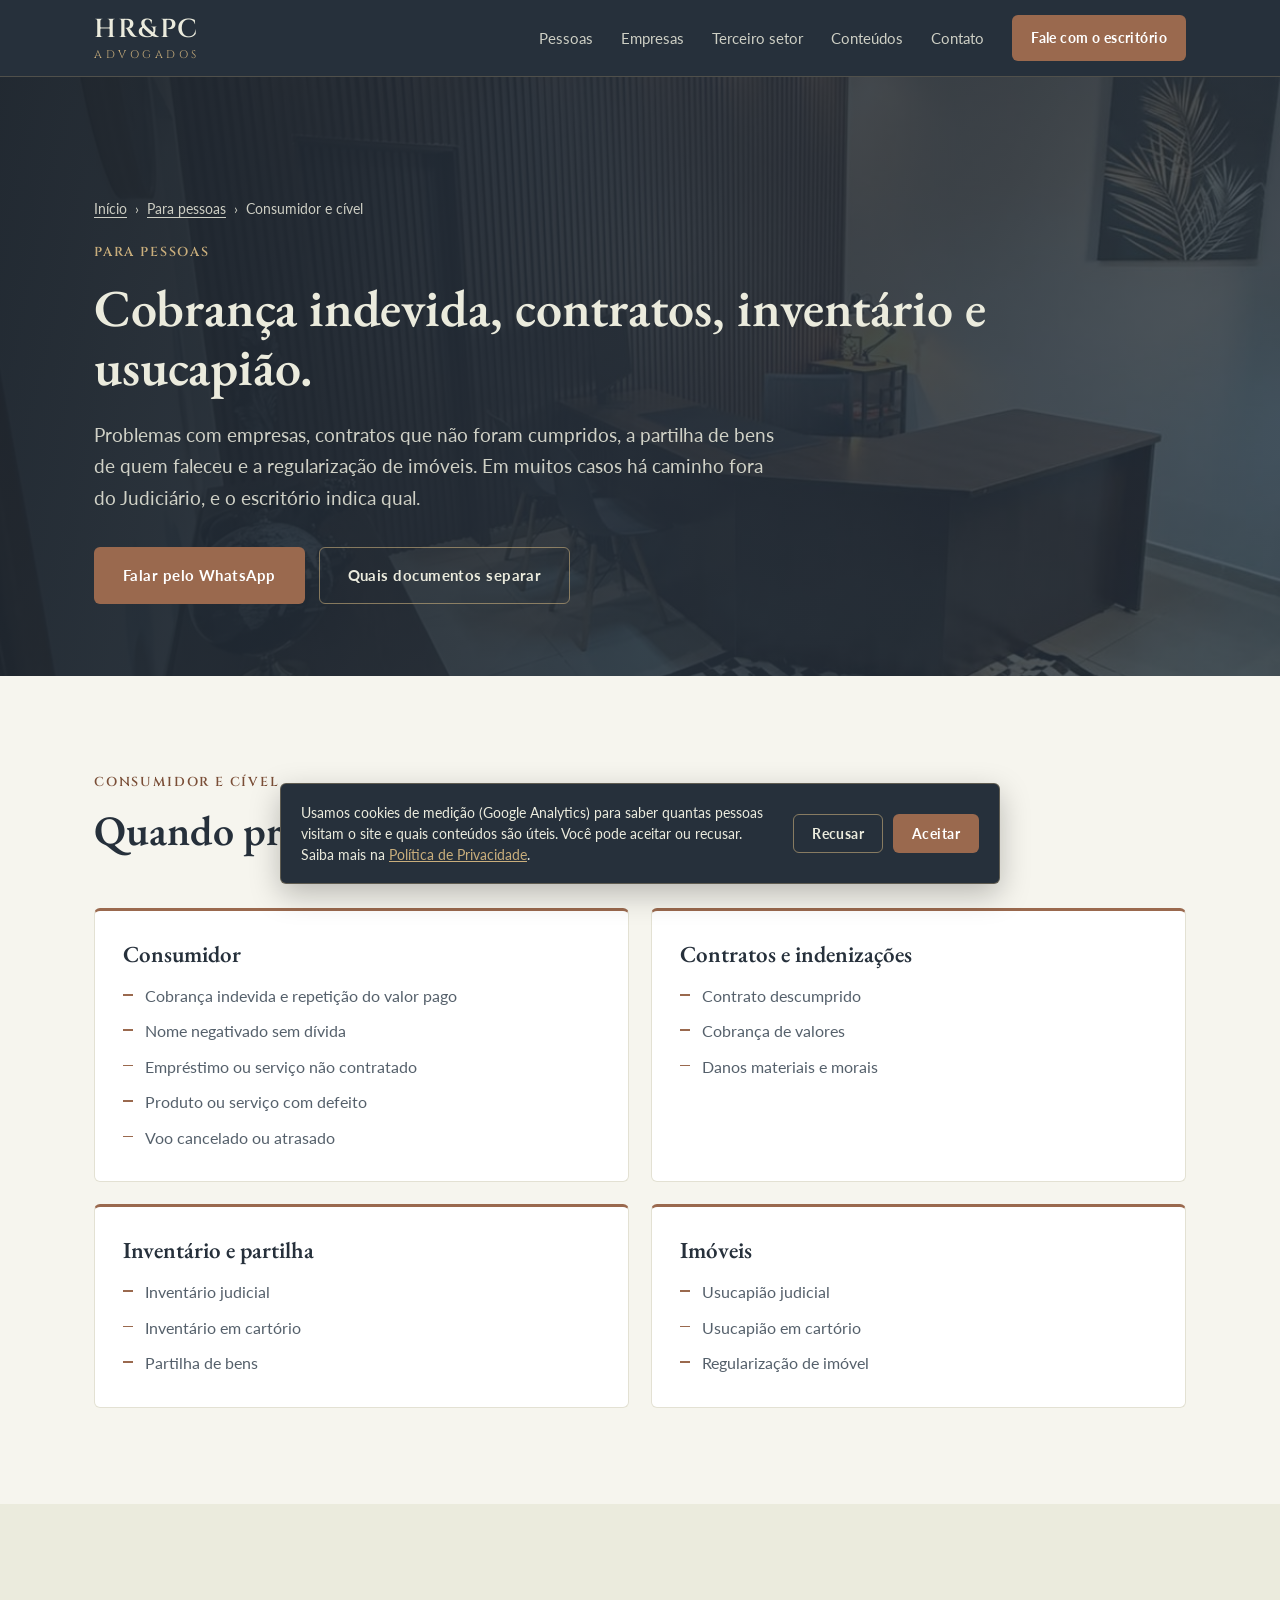
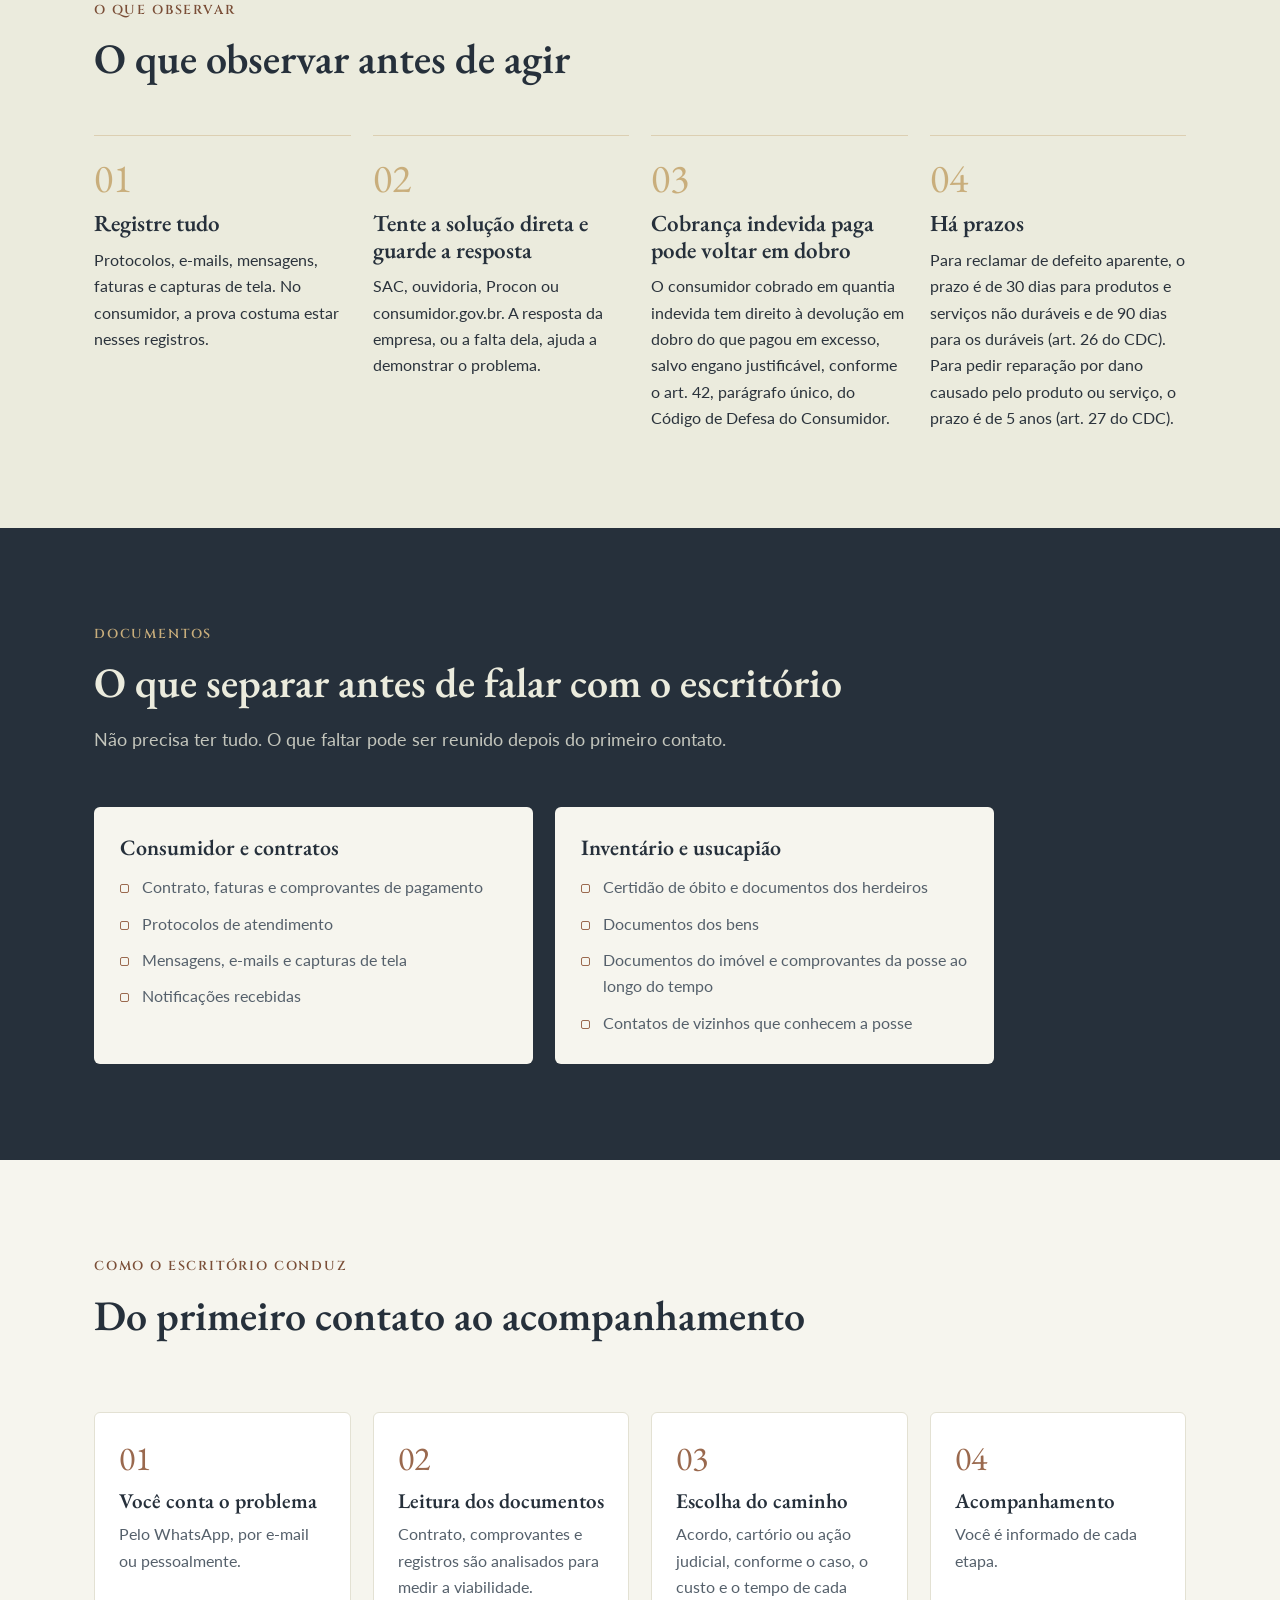
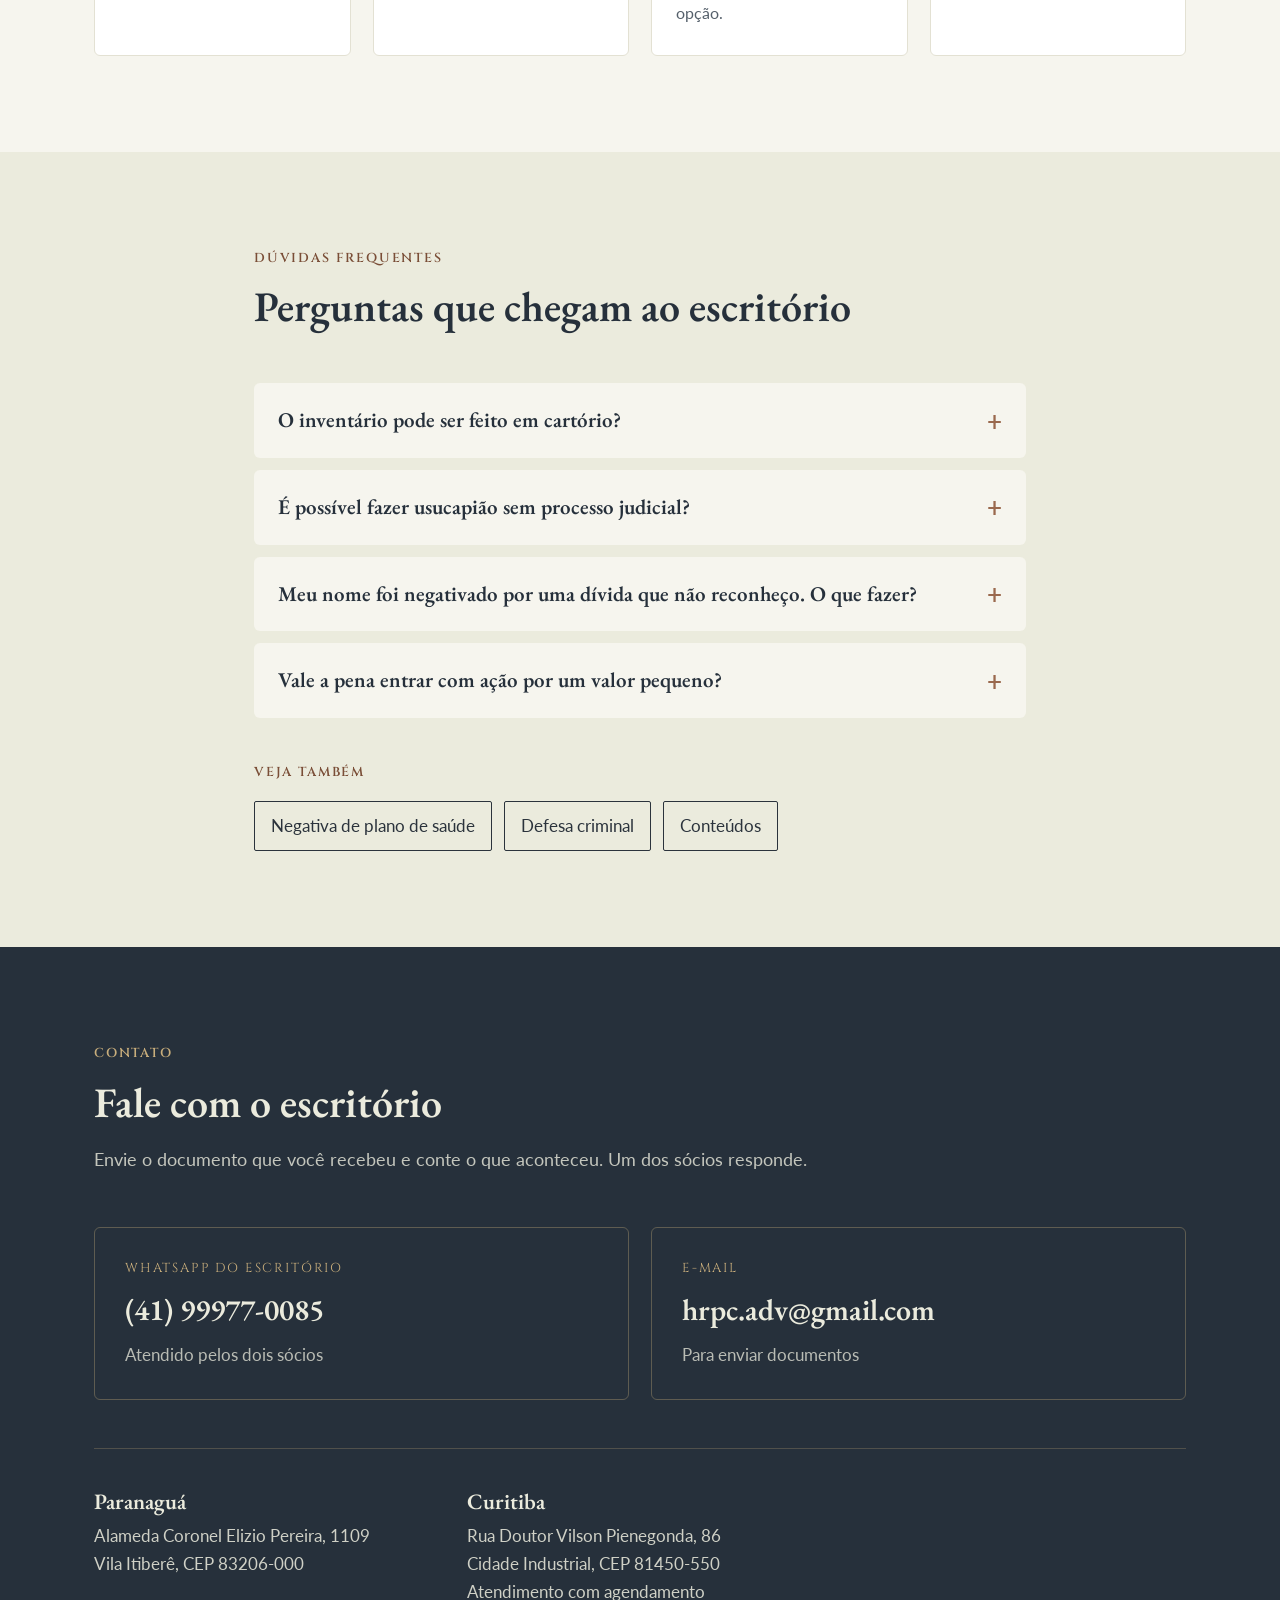
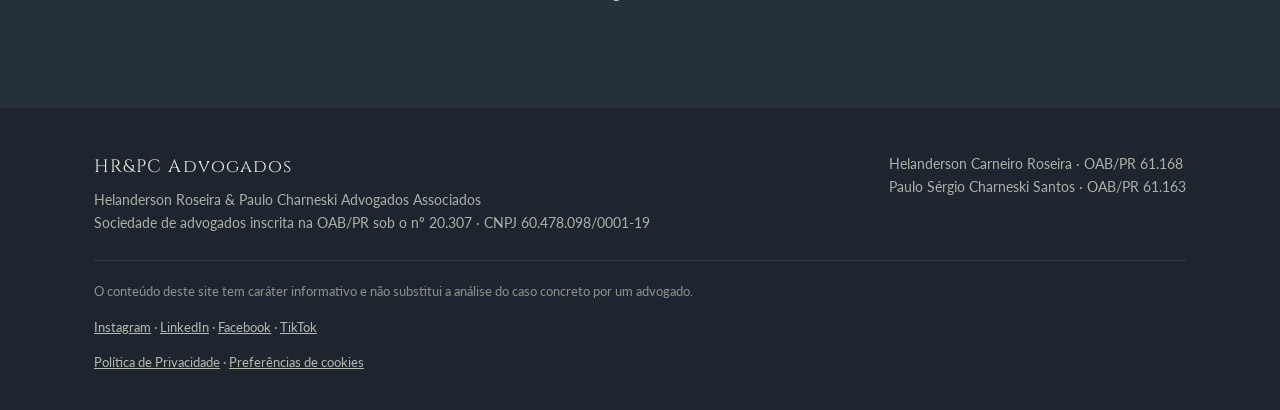
==== consumidor-e-civel/index.html @ 9e200ca1 "Página: consumidor e cível" ====
<!doctype html>
<html lang="pt-BR">
  <head>
    <meta charset="UTF-8" />
    <meta name="viewport" content="width=device-width, initial-scale=1.0" />
    <title>Advogado do consumidor e cível em Paranaguá e Curitiba | HR&amp;PC Advogados</title>
    <meta name="description" content="Cobrança indevida, nome negativado, produto com defeito, contratos, inventário e usucapião. Veja o que observar e quais documentos reunir." />
    <meta name="theme-color" content="#26303B" />
    <link rel="canonical" href="https://hrpc.adv.br/consumidor-e-civel/" />
    <meta property="og:type" content="website" />
    <meta property="og:locale" content="pt_BR" />
    <meta property="og:site_name" content="HR&amp;PC Advogados" />
    <meta property="og:title" content="Advogado do consumidor e cível em Paranaguá e Curitiba | HR&amp;PC Advogados" />
    <meta property="og:description" content="Cobrança indevida, nome negativado, produto com defeito, contratos, inventário e usucapião. Veja o que observar e quais documentos reunir." />
    <meta property="og:url" content="https://hrpc.adv.br/consumidor-e-civel/" />
    <meta property="og:image" content="https://hrpc.adv.br/img/og-hrpc.jpg" />
    <link rel="icon" href="/favicon.ico" sizes="48x48" />
    <link rel="icon" href="/img/favicon-192.png" type="image/png" sizes="192x192" />
    <link rel="apple-touch-icon" href="/img/apple-touch-icon.png" />
    <link rel="preconnect" href="https://fonts.googleapis.com" />
    <link rel="preconnect" href="https://fonts.gstatic.com" crossorigin />
    <link href="https://fonts.googleapis.com/css2?family=Cinzel:wght@500;600&family=EB+Garamond:ital,wght@0,500;0,600;1,500&family=Lato:wght@400;700&display=swap" rel="stylesheet" />
    <link rel="stylesheet" href="/CSS/style.css" />
    <style>
      .abertura-interna { padding: 120px 0 72px; }
      .abertura-interna h1 { font-size: clamp(32px, 4.4vw, 52px); }
      .trilha { font-size: 14px; margin-bottom: 22px; opacity: .85; }
      .trilha a { color: inherit; text-decoration: underline; text-underline-offset: 3px; }
      .trilha span[aria-hidden] { margin: 0 8px; }
      .autor-bloco { max-width: 820px; }
      .autor-bloco h3 { margin-bottom: 8px; }
      .relacionadas { display: flex; flex-wrap: wrap; gap: 12px; margin-top: 18px; }
      .relacionadas a { border: 1px solid currentColor; padding: 10px 16px; border-radius: 2px; text-decoration: none; }
      .cartoes-conteudo { display: grid; grid-template-columns: repeat(auto-fill, minmax(280px, 1fr)); gap: 22px; }
      .cartao-conteudo { color: inherit; text-decoration: none; background: #fff; border: 1px solid rgba(38,48,59,.12); padding: 26px; display: flex; flex-direction: column; gap: 10px; }
      .cartao-conteudo .rotulo { margin: 0; }
      .cartao-conteudo h3 { font-size: 22px; margin: 0; }
      .cartao-conteudo p { margin: 0; }
      .cartao-conteudo .ref { font-size: 14px; color: var(--texto-suave); }
      .filtros { display: flex; flex-wrap: wrap; gap: 10px; margin-bottom: 28px; }
      .filtros span { border: 1px solid rgba(38,48,59,.25); padding: 8px 14px; font-size: 14px; }
      .secao-escura .documentos-coluna h3 { color: var(--ardosia); }
      @media (min-width: 1001px) {
        .documentos.duas { grid-template-columns: repeat(2, 1fr); max-width: 900px; }
        .areas.tres { grid-template-columns: repeat(3, 1fr); }
      }
      @media (max-width: 760px) { .abertura-interna { padding: 96px 0 56px; } }
    </style>
    <script>document.documentElement.classList.add("js");</script>
    <script src="/Javascript/script.js" defer></script>
    <script src="/Javascript/analytics.js" defer></script>
    <script type="application/ld+json">
{
  "@context": "https://schema.org",
  "@graph": [
    {
      "@type": "Service",
      "name": "Direito do consumidor e direito civil",
      "serviceType": "Consumidor e cível",
      "url": "https://hrpc.adv.br/consumidor-e-civel/",
      "provider": {
        "@type": "LegalService",
        "name": "HR&PC Advogados",
        "url": "https://hrpc.adv.br/"
      },
      "areaServed": [
        "Paranaguá",
        "Curitiba",
        "Litoral do Paraná",
        "Paraná"
      ]
    },
    {
      "@type": "FAQPage",
      "mainEntity": [
        {
          "@type": "Question",
          "name": "O inventário pode ser feito em cartório?",
          "acceptedAnswer": {
            "@type": "Answer",
            "text": "Sim, quando os herdeiros estão de acordo, com base na Lei 11.441 de 2007. Desde a Resolução 571 de 2024 do CNJ, o inventário em cartório também é admitido com herdeiro menor ou incapaz, desde que cumpridas as condições da norma, entre elas a garantia da parte ideal de cada bem a que ele tem direito."
          }
        },
        {
          "@type": "Question",
          "name": "É possível fazer usucapião sem processo judicial?",
          "acceptedAnswer": {
            "@type": "Answer",
            "text": "Sim. A usucapião extrajudicial é feita no cartório de registro de imóveis, com base no art. 216-A da Lei de Registros Públicos, desde que os requisitos sejam comprovados e não haja impugnação."
          }
        },
        {
          "@type": "Question",
          "name": "Meu nome foi negativado por uma dívida que não reconheço. O que fazer?",
          "acceptedAnswer": {
            "@type": "Answer",
            "text": "Reúna a consulta que mostra a negativação e qualquer contato que tenha feito com a empresa. A partir disso, é possível pedir a retirada e avaliar a indenização."
          }
        },
        {
          "@type": "Question",
          "name": "Vale a pena entrar com ação por um valor pequeno?",
          "acceptedAnswer": {
            "@type": "Answer",
            "text": "Depende do caso. Há situações em que o Juizado Especial é o caminho e outras em que a solução direta resolve melhor. A análise inicial serve para isso."
          }
        }
      ]
    },
    {
      "@type": "BreadcrumbList",
      "itemListElement": [
        {
          "@type": "ListItem",
          "position": 1,
          "name": "Início",
          "item": "https://hrpc.adv.br/"
        },
        {
          "@type": "ListItem",
          "position": 2,
          "name": "Consumidor e cível",
          "item": "https://hrpc.adv.br/consumidor-e-civel/"
        }
      ]
    }
  ]
}
    </script>
  </head>
  <body>
    <a class="pular-conteudo" href="#conteudo">Ir para o conteúdo</a>
    <header class="topo" id="topo">
      <div class="container topo-interno">
        <a href="/" class="marca" aria-label="HR&amp;PC Advogados, voltar ao início">
          <span class="marca-sigla">HR&amp;PC</span>
          <span class="marca-sub">Advogados</span>
        </a>
        <button class="menu-botao" aria-expanded="false" aria-controls="menu-principal">
          <span class="menu-botao-linha"></span><span class="menu-botao-linha"></span><span class="menu-botao-linha"></span>
          <span class="sr-only">Abrir menu</span>
        </button>
        <nav class="menu" id="menu-principal" aria-label="Menu principal">
          <a href="/#pessoas">Pessoas</a>
          <a href="/#empresas">Empresas</a>
          <a href="/terceiro-setor-e-captacao-de-recursos/">Terceiro setor</a>
          <a href="/conteudos/">Conteúdos</a>
          <a href="#contato">Contato</a>
          <a class="botao botao-cobre botao-pequeno" href="https://wa.me/5541999770085?text=Ol%C3%A1%2C%20vim%20pela%20p%C3%A1gina%20de%20consumidor%20e%20c%C3%ADvel%20do%20site%20do%20HR%26PC%20Advogados." target="_blank" rel="noopener">Fale com o escritório</a>
        </nav>
      </div>
    </header>
    <main id="conteudo">
      <section class="abertura abertura-interna">
        <div class="container">
          <nav class="trilha" aria-label="Você está em">
            <a href="/">Início</a><span aria-hidden="true">›</span><a href="/#pessoas">Para pessoas</a><span aria-hidden="true">›</span><span>Consumidor e cível</span>
          </nav>
          <p class="rotulo rotulo-claro">Para pessoas</p>
          <h1>Cobrança indevida, contratos, inventário e usucapião.</h1>
          <p class="abertura-texto">Problemas com empresas, contratos que não foram cumpridos, a partilha de bens de quem faleceu e a regularização de imóveis. Em muitos casos há caminho fora do Judiciário, e o escritório indica qual.</p>
          <div class="abertura-acoes">
            <a class="botao botao-cobre" href="https://wa.me/5541999770085?text=Ol%C3%A1%2C%20vim%20pela%20p%C3%A1gina%20de%20consumidor%20e%20c%C3%ADvel%20do%20site%20do%20HR%26PC%20Advogados." target="_blank" rel="noopener">Falar pelo WhatsApp</a>
            <a class="botao botao-contorno" href="#documentos">Quais documentos separar</a>
          </div>
        </div>
      </section>
      <section class="secao" id="situacoes">
        <div class="container">
          <div class="secao-cabecalho">
            <p class="rotulo">Consumidor e cível</p>
            <h2>Quando procurar o escritório</h2>
          </div>
          <div class="areas">
            <article class="area revelar">
              <h3>Consumidor</h3>
              <ul class="lista-acoes"><li>Cobrança indevida e repetição do valor pago</li><li>Nome negativado sem dívida</li><li>Empréstimo ou serviço não contratado</li><li>Produto ou serviço com defeito</li><li>Voo cancelado ou atrasado</li></ul>
            </article>
            <article class="area revelar">
              <h3>Contratos e indenizações</h3>
              <ul class="lista-acoes"><li>Contrato descumprido</li><li>Cobrança de valores</li><li>Danos materiais e morais</li></ul>
            </article>
            <article class="area revelar">
              <h3>Inventário e partilha</h3>
              <ul class="lista-acoes"><li>Inventário judicial</li><li>Inventário em cartório</li><li>Partilha de bens</li></ul>
            </article>
            <article class="area revelar">
              <h3>Imóveis</h3>
              <ul class="lista-acoes"><li>Usucapião judicial</li><li>Usucapião em cartório</li><li>Regularização de imóvel</li></ul>
            </article>
          </div>
        </div>
      </section>
      <section class="secao secao-linho" id="observar">
        <div class="container">
          <div class="secao-cabecalho">
            <p class="rotulo">O que observar</p>
            <h2>O que observar antes de agir</h2>
          </div>
          <ol class="jornada">
            <li class="etapa revelar">
              <span class="etapa-numero">01</span>
              <h3>Registre tudo</h3>
              <p>Protocolos, e-mails, mensagens, faturas e capturas de tela. No consumidor, a prova costuma estar nesses registros.</p>
            </li>
            <li class="etapa revelar">
              <span class="etapa-numero">02</span>
              <h3>Tente a solução direta e guarde a resposta</h3>
              <p>SAC, ouvidoria, Procon ou consumidor.gov.br. A resposta da empresa, ou a falta dela, ajuda a demonstrar o problema.</p>
            </li>
            <li class="etapa revelar">
              <span class="etapa-numero">03</span>
              <h3>Cobrança indevida paga pode voltar em dobro</h3>
              <p>O consumidor cobrado em quantia indevida tem direito à devolução em dobro do que pagou em excesso, salvo engano justificável, conforme o art. 42, parágrafo único, do Código de Defesa do Consumidor.</p>
            </li>
            <li class="etapa revelar">
              <span class="etapa-numero">04</span>
              <h3>Há prazos</h3>
              <p>Para reclamar de defeito aparente, o prazo é de 30 dias para produtos e serviços não duráveis e de 90 dias para os duráveis (art. 26 do CDC). Para pedir reparação por dano causado pelo produto ou serviço, o prazo é de 5 anos (art. 27 do CDC).</p>
            </li>
          </ol>
        </div>
      </section>
      <section class="secao secao-escura" id="documentos">
        <div class="container">
          <div class="secao-cabecalho">
            <p class="rotulo rotulo-claro">Documentos</p>
            <h2>O que separar antes de falar com o escritório</h2>
            <p class="secao-intro">Não precisa ter tudo. O que faltar pode ser reunido depois do primeiro contato.</p>
          </div>
          <div class="documentos duas">
            <div class="documentos-coluna revelar">
              <h3>Consumidor e contratos</h3>
              <ul><li>Contrato, faturas e comprovantes de pagamento</li><li>Protocolos de atendimento</li><li>Mensagens, e-mails e capturas de tela</li><li>Notificações recebidas</li></ul>
            </div>
            <div class="documentos-coluna revelar">
              <h3>Inventário e usucapião</h3>
              <ul><li>Certidão de óbito e documentos dos herdeiros</li><li>Documentos dos bens</li><li>Documentos do imóvel e comprovantes da posse ao longo do tempo</li><li>Contatos de vizinhos que conhecem a posse</li></ul>
            </div>
          </div>
        </div>
      </section>
      <section class="secao" id="como">
        <div class="container">
          <div class="secao-cabecalho">
            <p class="rotulo">Como o escritório conduz</p>
            <h2>Do primeiro contato ao acompanhamento</h2>
          </div>
          <ol class="passos">
            <li class="passo revelar">
              <h3>Você conta o problema</h3>
              <p>Pelo WhatsApp, por e-mail ou pessoalmente.</p>
            </li>
            <li class="passo revelar">
              <h3>Leitura dos documentos</h3>
              <p>Contrato, comprovantes e registros são analisados para medir a viabilidade.</p>
            </li>
            <li class="passo revelar">
              <h3>Escolha do caminho</h3>
              <p>Acordo, cartório ou ação judicial, conforme o caso, o custo e o tempo de cada opção.</p>
            </li>
            <li class="passo revelar">
              <h3>Acompanhamento</h3>
              <p>Você é informado de cada etapa.</p>
            </li>
          </ol>
        </div>
      </section>
      <section class="secao secao-linho" id="duvidas">
        <div class="container container-estreito">
          <div class="secao-cabecalho">
            <p class="rotulo">Dúvidas frequentes</p>
            <h2>Perguntas que chegam ao escritório</h2>
          </div>
          <div class="perguntas">
            <details>
              <summary>O inventário pode ser feito em cartório?</summary>
              <p>Sim, quando os herdeiros estão de acordo, com base na Lei 11.441 de 2007. Desde a Resolução 571 de 2024 do CNJ, o inventário em cartório também é admitido com herdeiro menor ou incapaz, desde que cumpridas as condições da norma, entre elas a garantia da parte ideal de cada bem a que ele tem direito.</p>
            </details>
            <details>
              <summary>É possível fazer usucapião sem processo judicial?</summary>
              <p>Sim. A usucapião extrajudicial é feita no cartório de registro de imóveis, com base no art. 216-A da Lei de Registros Públicos, desde que os requisitos sejam comprovados e não haja impugnação.</p>
            </details>
            <details>
              <summary>Meu nome foi negativado por uma dívida que não reconheço. O que fazer?</summary>
              <p>Reúna a consulta que mostra a negativação e qualquer contato que tenha feito com a empresa. A partir disso, é possível pedir a retirada e avaliar a indenização.</p>
            </details>
            <details>
              <summary>Vale a pena entrar com ação por um valor pequeno?</summary>
              <p>Depende do caso. Há situações em que o Juizado Especial é o caminho e outras em que a solução direta resolve melhor. A análise inicial serve para isso.</p>
            </details>
          </div>
          <div class="secao-acao">
            <p class="rotulo">Veja também</p>
            <div class="relacionadas"><a href="/negativa-plano-de-saude/">Negativa de plano de saúde</a><a href="/defesa-criminal/">Defesa criminal</a><a href="/conteudos/">Conteúdos</a></div>
          </div>
        </div>
      </section>
      <section class="secao secao-escura" id="contato">
        <div class="container">
          <div class="secao-cabecalho">
            <p class="rotulo rotulo-claro">Contato</p>
            <h2>Fale com o escritório</h2>
            <p class="secao-intro">Envie o documento que você recebeu e conte o que aconteceu. Um dos sócios responde.</p>
          </div>
          <div class="contato-principal">
            <a class="contato-destaque" href="https://wa.me/5541999770085?text=Ol%C3%A1%2C%20vim%20pela%20p%C3%A1gina%20de%20consumidor%20e%20c%C3%ADvel%20do%20site%20do%20HR%26PC%20Advogados." target="_blank" rel="noopener">
              <span class="contato-rotulo">WhatsApp do escritório</span>
              <span class="contato-nome">(41) 99977-0085</span>
              <span class="contato-dado">Atendido pelos dois sócios</span>
            </a>
            <a class="contato-destaque" href="mailto:hrpc.adv@gmail.com">
              <span class="contato-rotulo">E-mail</span>
              <span class="contato-nome">hrpc.adv@gmail.com</span>
              <span class="contato-dado">Para enviar documentos</span>
            </a>
          </div>
          <div class="enderecos">
            <div class="endereco">
              <h3>Paranaguá</h3>
              <p>Alameda Coronel Elizio Pereira, 1109<br />Vila Itiberê, CEP 83206-000</p>
            </div>
            <div class="endereco">
              <h3>Curitiba</h3>
              <p>Rua Doutor Vilson Pienegonda, 86<br />Cidade Industrial, CEP 81450-550<br />Atendimento com agendamento</p>
            </div>
          </div>
        </div>
      </section>
    </main>
    <footer class="rodape">
      <div class="container rodape-interno">
        <div>
          <p class="rodape-marca">HR&amp;PC Advogados</p>
          <p>Helanderson Roseira &amp; Paulo Charneski Advogados Associados</p>
          <p>Sociedade de advogados inscrita na OAB/PR sob o nº 20.307 · CNPJ 60.478.098/0001-19</p>
        </div>
        <div>
          <p>Helanderson Carneiro Roseira · OAB/PR 61.168</p>
          <p>Paulo Sérgio Charneski Santos · OAB/PR 61.163</p>
        </div>
      </div>
      <div class="container">
        <p class="rodape-aviso">O conteúdo deste site tem caráter informativo e não substitui a análise do caso concreto por um advogado.</p>
        <p class="rodape-links">
          <a href="https://www.instagram.com/hrpc.advogados/" target="_blank" rel="noopener">Instagram</a> ·
          <a href="https://www.linkedin.com/company/hrpc-advogados/" target="_blank" rel="noopener">LinkedIn</a> ·
          <a href="https://www.facebook.com/profile.php?id=61590690650148" target="_blank" rel="noopener">Facebook</a> ·
          <a href="https://www.tiktok.com/@hrpc.advogados" target="_blank" rel="noopener">TikTok</a>
        </p>
        <p class="rodape-links">
          <a href="/politica-de-privacidade.html">Política de Privacidade</a> ·
          <button type="button" data-preferencias-cookies>Preferências de cookies</button>
        </p>
      </div>
    </footer>
    <a class="whatsapp-flutuante" href="https://wa.me/5541999770085?text=Ol%C3%A1%2C%20vim%20pela%20p%C3%A1gina%20de%20consumidor%20e%20c%C3%ADvel%20do%20site%20do%20HR%26PC%20Advogados." target="_blank" rel="noopener" aria-label="Fale com o escritório pelo WhatsApp"><svg viewBox="0 0 24 24" aria-hidden="true"><path d="M.057 24l1.687-6.163c-1.041-1.804-1.588-3.849-1.587-5.946C.06 5.348 5.397.01 12.008.01c3.202.001 6.212 1.246 8.477 3.513 2.266 2.268 3.507 5.28 3.505 8.484-.004 6.657-5.34 11.997-11.953 11.997-2.005-.001-3.973-.502-5.713-1.457L0 24zm6.59-4.846c1.6.95 3.188 1.449 4.825 1.451 5.436 0 9.86-4.37 9.864-9.799.002-2.63-1.023-5.101-2.885-6.966C16.528 1.975 14.063.953 11.453.953c-5.438 0-9.863 4.371-9.867 9.801-.001 1.73.453 3.421 1.314 4.916l-.999 3.648 3.889-1.019z"/></svg></a>
  </body>
</html>
---- CSS/style.css ----
/* ==========================================================================
   HR&PC Advogados
   Identidade: Ardósia #26303B · Linho #EBEBDD · Cobre #9A694E
               Champanhe #C9AE7C · Cobre escuro #7A4E37
   Fontes: EB Garamond (títulos) · Cinzel (rótulos) · Lato (texto)
   ========================================================================== */

:root {
  --ardosia: #26303b;
  --ardosia-2: #1d252e;
  --linho: #ebebdd;
  --linho-claro: #f6f5ee;
  --cobre: #9a694e;
  --champanhe: #c9ae7c;
  --cobre-escuro: #7a4e37;
  --texto: #2b333c;
  --texto-suave: #55606b;
  --branco: #ffffff;

  --fonte-titulo: "EB Garamond", Georgia, "Times New Roman", serif;
  --fonte-rotulo: "Cinzel", Georgia, serif;
  --fonte-texto: "Lato", "Segoe UI", system-ui, -apple-system, sans-serif;

  --largura: 1140px;
  --raio: 6px;
  --altura-topo: 76px;
}

/* ---------- Base ---------- */
*,
*::before,
*::after {
  box-sizing: border-box;
  margin: 0;
  padding: 0;
}

html {
  scroll-behavior: smooth;
  scroll-padding-top: var(--altura-topo);
}

body {
  font-family: var(--fonte-texto);
  font-size: 17px;
  line-height: 1.65;
  color: var(--texto);
  background: var(--linho-claro);
  -webkit-font-smoothing: antialiased;
}

img {
  display: block;
  max-width: 100%;
}

a {
  color: inherit;
}

:focus-visible {
  outline: 2px solid var(--cobre);
  outline-offset: 3px;
}

.container {
  width: 100%;
  max-width: var(--largura);
  margin: 0 auto;
  padding: 0 24px;
}

.container-estreito {
  max-width: 820px;
}

.sr-only {
  position: absolute;
  width: 1px;
  height: 1px;
  overflow: hidden;
  clip: rect(0 0 0 0);
  white-space: nowrap;
}

.pular-conteudo {
  position: absolute;
  left: 16px;
  top: -60px;
  z-index: 2000;
  background: var(--ardosia);
  color: var(--linho);
  padding: 10px 16px;
  border-radius: var(--raio);
}

.pular-conteudo:focus {
  top: 12px;
}

h1,
h2,
h3 {
  font-family: var(--fonte-titulo);
  font-weight: 600;
  line-height: 1.15;
  color: var(--ardosia);
}

h2 {
  font-size: clamp(30px, 4vw, 42px);
}

h3 {
  font-size: 23px;
}

.rotulo {
  font-family: var(--fonte-rotulo);
  font-size: 13px;
  font-weight: 600;
  letter-spacing: 0.14em;
  text-transform: uppercase;
  color: var(--cobre-escuro);
  margin-bottom: 14px;
}

.rotulo-claro {
  color: var(--champanhe);
}

/* ---------- Botões ---------- */
.botao {
  display: inline-block;
  font-family: var(--fonte-texto);
  font-weight: 700;
  font-size: 15px;
  letter-spacing: 0.03em;
  text-decoration: none;
  padding: 15px 28px;
  border-radius: var(--raio);
  border: 1px solid transparent;
  transition:
    background-color 0.25s ease,
    color 0.25s ease,
    border-color 0.25s ease;
}

.botao-pequeno {
  padding: 10px 18px;
  font-size: 14px;
}

.botao-cobre {
  background: var(--cobre);
  color: var(--branco);
}

.botao-cobre:hover {
  background: var(--cobre-escuro);
}

.botao-escuro {
  background: var(--ardosia);
  color: var(--linho);
}

.botao-escuro:hover {
  background: var(--cobre-escuro);
}

/* ---------- Topo ---------- */
.topo {
  position: sticky;
  top: 0;
  z-index: 1000;
  background: var(--ardosia);
  border-bottom: 1px solid rgba(201, 174, 124, 0.25);
}

.topo-interno {
  display: flex;
  align-items: center;
  justify-content: space-between;
  min-height: var(--altura-topo);
}

.marca {
  display: flex;
  flex-direction: column;
  text-decoration: none;
  line-height: 1;
}

.marca-sigla {
  font-family: var(--fonte-rotulo);
  font-size: 26px;
  font-weight: 600;
  color: var(--linho);
  letter-spacing: 0.06em;
}

.marca-sub {
  font-family: var(--fonte-rotulo);
  font-size: 11px;
  letter-spacing: 0.32em;
  color: var(--champanhe);
  margin-top: 6px;
  text-transform: uppercase;
}

.menu {
  display: flex;
  align-items: center;
  gap: 28px;
}

.menu a:not(.botao) {
  color: var(--linho);
  text-decoration: none;
  font-size: 15px;
  opacity: 0.85;
  transition: opacity 0.2s ease;
}

.menu a:not(.botao):hover {
  opacity: 1;
  color: var(--champanhe);
}

.menu-botao {
  display: none;
  background: none;
  border: 0;
  cursor: pointer;
  padding: 10px;
}

.menu-botao-linha {
  display: block;
  width: 24px;
  height: 2px;
  margin: 5px 0;
  background: var(--linho);
  transition: transform 0.25s ease, opacity 0.25s ease;
}

/* ---------- Abertura ---------- */
.abertura {
  background:
    linear-gradient(100deg, rgba(29, 37, 46, 0.97) 0%, rgba(38, 48, 59, 0.9) 50%, rgba(38, 48, 59, 0.78) 100%),
    url("../img/escritorio-advocacia-paranagua-recepcao.jpg") center / cover no-repeat,
    var(--ardosia);
  color: var(--linho);
  padding: 96px 0 88px;
}

.abertura h1 {
  color: var(--linho);
  font-size: clamp(36px, 5.2vw, 60px);
  max-width: 980px;
}

.abertura-texto {
  font-size: 19px;
  max-width: 680px;
  margin-top: 22px;
  color: rgba(235, 235, 221, 0.86);
}

.portas {
  display: grid;
  grid-template-columns: repeat(3, 1fr);
  gap: 22px;
  margin-top: 56px;
  scroll-margin-top: calc(var(--altura-topo) + 24px);
}

.porta {
  display: flex;
  flex-direction: column;
  gap: 10px;
  padding: 32px 30px;
  border: 1px solid rgba(201, 174, 124, 0.35);
  border-radius: var(--raio);
  background: rgba(235, 235, 221, 0.04);
  text-decoration: none;
  color: var(--linho);
  transition:
    border-color 0.25s ease,
    background-color 0.25s ease,
    transform 0.25s ease;
}

.porta:hover {
  border-color: var(--champanhe);
  background: rgba(235, 235, 221, 0.08);
  transform: translateY(-3px);
}

.porta-rotulo {
  font-family: var(--fonte-rotulo);
  font-size: 13px;
  letter-spacing: 0.14em;
  text-transform: uppercase;
  color: var(--champanhe);
}

.porta-titulo {
  font-family: var(--fonte-titulo);
  font-size: 26px;
  font-weight: 600;
  line-height: 1.15;
}

.porta-texto {
  color: rgba(235, 235, 221, 0.8);
}

.porta-acao {
  margin-top: auto;
  padding-top: 8px;
  font-weight: 700;
  color: var(--champanhe);
}

.abertura-local {
  margin-top: 40px;
  font-family: var(--fonte-rotulo);
  font-size: 13px;
  letter-spacing: 0.14em;
  text-transform: uppercase;
  color: rgba(235, 235, 221, 0.6);
}

/* ---------- Seções ---------- */
.secao {
  padding: 96px 0;
}

.secao-linho {
  background: var(--linho);
}

.secao-escura {
  background: var(--ardosia);
  color: rgba(235, 235, 221, 0.86);
}

.secao-escura h2,
.secao-escura h3 {
  color: var(--linho);
}

.secao-cabecalho {
  max-width: 760px;
  margin-bottom: 52px;
}

.secao-intro {
  margin-top: 18px;
  font-size: 18px;
  color: var(--texto-suave);
}

.secao-escura .secao-intro {
  color: rgba(235, 235, 221, 0.8);
}

.secao-escura strong,
.secao-escura .secao-intro strong {
  color: var(--linho);
}

.secao-acao {
  margin-top: 44px;
}

/* ---------- Cartões (pessoas) ---------- */
.grade-cartoes {
  display: grid;
  grid-template-columns: repeat(2, 1fr);
  gap: 22px;
}

.cartao {
  background: var(--branco);
  border: 1px solid #e3e1d3;
  border-top: 3px solid var(--cobre);
  border-radius: var(--raio);
  padding: 30px 28px;
}

.cartao h3 {
  margin-bottom: 10px;
}

.cartao p {
  color: var(--texto-suave);
}

/* ---------- Jornada (empresas) ---------- */
.jornada {
  list-style: none;
  display: grid;
  grid-template-columns: repeat(4, 1fr);
  gap: 22px;
}

.etapa {
  border-top: 1px solid rgba(201, 174, 124, 0.45);
  padding-top: 22px;
}

.etapa-numero {
  display: block;
  font-family: var(--fonte-titulo);
  font-size: 40px;
  color: var(--champanhe);
  line-height: 1;
  margin-bottom: 12px;
}

.etapa h3 {
  margin-bottom: 10px;
}

.etapa p {
  font-size: 16px;
}

/* ---------- Sócios ---------- */
.socios {
  display: grid;
  gap: 18px;
  margin-top: 32px;
}

.socio {
  background: var(--linho);
  border-radius: var(--raio);
  padding: 24px;
}

.socio-foto {
  position: relative;
  aspect-ratio: 4 / 5;
  border-radius: 4px;
  overflow: hidden;
  background: var(--ardosia);
}

/* Iniciais aparecem enquanto a foto não estiver na pasta img */
.socio-foto::before {
  content: attr(data-iniciais);
  position: absolute;
  inset: 0;
  display: grid;
  place-items: center;
  font-family: var(--fonte-rotulo);
  font-size: 34px;
  letter-spacing: 0.08em;
  color: var(--champanhe);
}

.socio-foto img {
  position: relative;
  width: 100%;
  height: 100%;
  object-fit: cover;
}

.socio-texto h3 {
  font-size: 25px;
  margin-bottom: 10px;
}

.socio-texto p:not(.rotulo) {
  font-size: 16px;
  color: var(--texto-suave);
}

.socio-texto .rotulo {
  margin-bottom: 6px;
}

.socio-links {
  list-style: none;
  display: flex;
  gap: 18px;
  margin-top: 16px;
}

.socio-links a {
  font-weight: 700;
  font-size: 15px;
  color: var(--cobre-escuro);
  text-decoration: none;
  border-bottom: 1px solid rgba(122, 78, 55, 0.35);
}

.socio-links a:hover {
  border-color: var(--cobre-escuro);
}

/* ---------- Como funciona ---------- */
.passos {
  margin-top: 72px;
  list-style: none;
  counter-reset: passo;
  display: grid;
  grid-template-columns: repeat(4, 1fr);
  gap: 22px;
}

.passo {
  counter-increment: passo;
  padding: 28px 24px;
  background: var(--branco);
  border: 1px solid #e3e1d3;
  border-radius: var(--raio);
}

.passo::before {
  content: counter(passo, decimal-leading-zero);
  display: block;
  font-family: var(--fonte-titulo);
  font-size: 34px;
  color: var(--cobre);
  line-height: 1;
  margin-bottom: 14px;
}

.passo h3 {
  font-size: 21px;
  margin-bottom: 8px;
}

.passo p {
  font-size: 16px;
  color: var(--texto-suave);
}

/* ---------- Dúvidas ---------- */
.perguntas {
  display: grid;
  gap: 12px;
}

.perguntas details {
  background: var(--linho-claro);
  border-radius: var(--raio);
  padding: 0 24px;
}

.perguntas summary {
  cursor: pointer;
  list-style: none;
  padding: 20px 32px 20px 0;
  position: relative;
  font-family: var(--fonte-titulo);
  font-size: 21px;
  font-weight: 600;
  color: var(--ardosia);
}

.perguntas summary::-webkit-details-marker {
  display: none;
}

.perguntas summary::after {
  content: "+";
  position: absolute;
  right: 0;
  top: 50%;
  transform: translateY(-50%);
  font-family: var(--fonte-texto);
  font-size: 26px;
  color: var(--cobre);
}

.perguntas details[open] summary::after {
  content: "−";
}

.perguntas details p {
  padding-bottom: 22px;
  color: var(--texto-suave);
}

/* ---------- Contato ---------- */
.enderecos {
  display: grid;
  grid-template-columns: repeat(3, 1fr);
  gap: 28px;
  margin-top: 48px;
  padding-top: 40px;
  border-top: 1px solid rgba(201, 174, 124, 0.25);
}

.endereco h3 {
  font-size: 22px;
  margin-bottom: 8px;
}

.endereco a {
  color: var(--champanhe);
  font-weight: 700;
  text-decoration: none;
}

.endereco a:hover {
  text-decoration: underline;
}

.endereco p {
  margin-bottom: 6px;
}


/* ---------- Abertura: ações ---------- */
.abertura-acoes {
  display: flex;
  flex-wrap: wrap;
  gap: 14px;
  margin-top: 34px;
}

.botao-contorno {
  border-color: rgba(201, 174, 124, 0.6);
  color: var(--linho);
}

.botao-contorno:hover {
  border-color: var(--champanhe);
  color: var(--champanhe);
}

/* ---------- Onde as frentes se encontram ---------- */
.encontro {
  display: grid;
  grid-template-columns: 1fr 1.1fr;
  gap: 56px;
  align-items: start;
}

.encontro-lista {
  list-style: none;
  display: grid;
  gap: 14px;
}

.encontro-lista li {
  background: var(--branco);
  border: 1px solid #e3e1d3;
  border-left: 3px solid var(--cobre);
  border-radius: var(--raio);
  padding: 18px 22px;
  color: var(--texto-suave);
}

.encontro-lista strong {
  color: var(--ardosia);
}

/* ---------- Documentos ---------- */
.documentos {
  display: grid;
  grid-template-columns: repeat(3, 1fr);
  gap: 22px;
}

.documentos-coluna {
  background: var(--linho-claro);
  border-radius: var(--raio);
  padding: 28px 26px;
}

.documentos-coluna h3 {
  font-size: 22px;
  margin-bottom: 14px;
}

.documentos-coluna ul {
  list-style: none;
  display: grid;
  gap: 10px;
}

.documentos-coluna li {
  position: relative;
  padding-left: 22px;
  font-size: 16px;
  color: var(--texto-suave);
}

.documentos-coluna li::before {
  content: "";
  position: absolute;
  left: 0;
  top: 10px;
  width: 9px;
  height: 9px;
  border: 1.5px solid var(--cobre);
  border-radius: 2px;
}

/* ---------- História e sócios ---------- */
.historia {
  display: grid;
  grid-template-columns: 0.8fr 1.2fr;
  gap: 56px;
  align-items: start;
}

.historia-foto {
  position: sticky;
  top: calc(var(--altura-topo) + 24px);
  margin: 0;
}

.historia-foto img {
  width: 100%;
  height: auto;
  border-radius: var(--raio);
  box-shadow: 0 18px 40px rgba(38, 48, 59, 0.18);
}

.historia-foto figcaption {
  margin-top: 12px;
  font-family: var(--fonte-rotulo);
  font-size: 12px;
  letter-spacing: 0.14em;
  text-transform: uppercase;
  color: var(--cobre-escuro);
}



.historia-texto .secao-intro + .secao-intro {
  margin-top: 12px;
}

/* ---------- Contato ---------- */
.contato-principal {
  display: grid;
  grid-template-columns: repeat(2, 1fr);
  gap: 22px;
}

.contato-destaque {
  display: flex;
  flex-direction: column;
  gap: 6px;
  padding: 30px;
  border: 1px solid rgba(201, 174, 124, 0.35);
  border-radius: var(--raio);
  text-decoration: none;
  transition: border-color 0.25s ease, background-color 0.25s ease;
}

.contato-destaque:hover {
  border-color: var(--champanhe);
  background: rgba(235, 235, 221, 0.05);
}

.contato-rotulo {
  font-family: var(--fonte-rotulo);
  font-size: 13px;
  letter-spacing: 0.14em;
  text-transform: uppercase;
  color: var(--champanhe);
}

.contato-nome {
  font-family: var(--fonte-titulo);
  font-size: 30px;
  font-weight: 600;
  color: var(--linho);
  overflow-wrap: anywhere;
}

.contato-dado {
  color: rgba(235, 235, 221, 0.75);
}

.endereco p a {
  font-weight: 700;
}


/* ---------- Portas: destaque ---------- */
.porta-destaque {
  border-color: rgba(201, 174, 124, 0.7);
  background: rgba(154, 105, 78, 0.16);
}

/* ---------- Áreas (pessoas) ---------- */
.areas {
  display: grid;
  grid-template-columns: repeat(2, 1fr);
  gap: 22px;
}

.area {
  background: var(--branco);
  border: 1px solid #e3e1d3;
  border-top: 3px solid var(--cobre);
  border-radius: var(--raio);
  padding: 30px 28px;
  scroll-margin-top: calc(var(--altura-topo) + 20px);
}

.area h3 {
  margin-bottom: 16px;
}

.lista-acoes {
  list-style: none;
  display: grid;
  gap: 9px;
}

.lista-acoes li {
  position: relative;
  padding-left: 22px;
  font-size: 16px;
  color: var(--texto-suave);
}

.lista-acoes li::before {
  content: "";
  position: absolute;
  left: 0;
  top: 11px;
  width: 10px;
  height: 1.5px;
  background: var(--cobre);
}

.area-nota {
  margin-top: 16px;
  padding-top: 14px;
  border-top: 1px solid #ebe9de;
  font-size: 15px;
  font-style: italic;
  color: var(--cobre-escuro);
}

/* ---------- Terceiro setor e cultura ---------- */
.secao-cobre {
  background:
    radial-gradient(ellipse at 100% 0%, rgba(201, 174, 124, 0.25), transparent 55%),
    var(--cobre-escuro);
  color: rgba(235, 235, 221, 0.9);
}

.secao-cobre h2,
.secao-cobre h3 {
  color: var(--linho);
}

.secao-cobre .secao-intro {
  color: rgba(235, 235, 221, 0.88);
}

.rotulo-linho {
  color: rgba(235, 235, 221, 0.85);
}

.terceiro {
  display: grid;
  grid-template-columns: repeat(2, 1fr);
  gap: 22px;
  scroll-margin-top: calc(var(--altura-topo) + 20px);
}

.terceiro-bloco {
  background: rgba(29, 37, 46, 0.22);
  border: 1px solid rgba(235, 235, 221, 0.25);
  border-radius: var(--raio);
  padding: 32px 30px;
  scroll-margin-top: calc(var(--altura-topo) + 20px);
}

.terceiro-bloco h3 {
  font-size: 27px;
  margin-bottom: 18px;
}

.secao-cobre .lista-acoes li {
  color: rgba(235, 235, 221, 0.9);
}

.secao-cobre .lista-acoes li::before {
  background: var(--champanhe);
}

.linha-projeto {
  list-style: none;
  display: grid;
  grid-template-columns: repeat(4, 1fr);
  margin-top: 40px;
  border-top: 1px solid rgba(235, 235, 221, 0.35);
}

.linha-projeto li {
  padding: 18px 12px 0 0;
  font-family: var(--fonte-titulo);
  font-size: 20px;
  color: var(--linho);
}

.linha-projeto span {
  display: block;
  font-family: var(--fonte-rotulo);
  font-size: 13px;
  letter-spacing: 0.14em;
  color: var(--champanhe);
  margin-bottom: 4px;
}

/* ---------- Galeria do escritório ---------- */
.galeria {
  display: grid;
  grid-template-columns: repeat(3, 1fr);
  gap: 14px;
  margin-top: 36px;
}

.galeria img {
  width: 100%;
  height: auto;
  aspect-ratio: 4 / 5;
  object-fit: cover;
  border-radius: var(--raio);
}

/* ---------- Rodapé ---------- */
.rodape {
  background: var(--ardosia-2);
  color: rgba(235, 235, 221, 0.7);
  font-size: 14px;
  padding: 44px 0 36px;
}

.rodape-interno {
  display: flex;
  justify-content: space-between;
  gap: 24px;
  flex-wrap: wrap;
}

.rodape-marca {
  font-family: var(--fonte-rotulo);
  font-size: 18px;
  letter-spacing: 0.06em;
  color: var(--linho);
  margin-bottom: 6px;
}

.rodape-aviso {
  margin-top: 26px;
  padding-top: 20px;
  border-top: 1px solid rgba(235, 235, 221, 0.12);
  font-size: 13px;
  color: rgba(235, 235, 221, 0.55);
}

/* ---------- WhatsApp flutuante (celular) ---------- */
.whatsapp-flutuante {
  display: none;
  position: fixed;
  right: 18px;
  bottom: 18px;
  z-index: 900;
  width: 58px;
  height: 58px;
  border-radius: 50%;
  background: var(--cobre);
  box-shadow: 0 8px 24px rgba(0, 0, 0, 0.25);
  place-items: center;
}

.whatsapp-flutuante svg {
  width: 28px;
  height: 28px;
  fill: var(--branco);
}

/* ---------- Revelação ao rolar ----------
   O conteúdo só fica oculto se o JavaScript carregar (classe .js no <html>).
   Sem JavaScript, tudo aparece normalmente. */
.js .revelar {
  opacity: 0;
  transform: translateY(24px);
  transition:
    opacity 0.7s ease,
    transform 0.7s ease;
}

.js .revelar.visivel {
  opacity: 1;
  transform: none;
}

@media (prefers-reduced-motion: reduce) {
  html {
    scroll-behavior: auto;
  }
  .js .revelar {
    opacity: 1;
    transform: none;
    transition: none;
  }
  .porta,
  .porta:hover {
    transition: none;
    transform: none;
  }
}

/* ---------- Responsivo ---------- */
@media (max-width: 1000px) {
  .jornada,
  .passos {
    grid-template-columns: repeat(2, 1fr);
  }
  .portas,
  .documentos {
    grid-template-columns: 1fr;
  }
  .linha-projeto {
    grid-template-columns: repeat(2, 1fr);
    row-gap: 18px;
  }
  .encontro,
  .historia {
    grid-template-columns: 1fr;
    gap: 36px;
  }
  .historia-foto {
    position: relative;
    top: 0;
    max-width: 420px;
  }
}

@media (max-width: 860px) {
  .menu-botao {
    display: block;
  }

  .menu {
    position: absolute;
    top: var(--altura-topo);
    left: 0;
    right: 0;
    flex-direction: column;
    align-items: stretch;
    gap: 0;
    background: var(--ardosia);
    border-bottom: 1px solid rgba(201, 174, 124, 0.25);
    padding: 8px 24px 24px;
    display: none;
  }

  .menu.aberto {
    display: flex;
  }

  .menu a:not(.botao) {
    padding: 14px 0;
    border-bottom: 1px solid rgba(235, 235, 221, 0.1);
  }

  .menu .botao {
    margin-top: 18px;
    text-align: center;
  }

  .menu-botao[aria-expanded="true"] .menu-botao-linha:nth-child(1) {
    transform: translateY(7px) rotate(45deg);
  }
  .menu-botao[aria-expanded="true"] .menu-botao-linha:nth-child(2) {
    opacity: 0;
  }
  .menu-botao[aria-expanded="true"] .menu-botao-linha:nth-child(3) {
    transform: translateY(-7px) rotate(-45deg);
  }

  .grade-cartoes,
  .areas,
  .terceiro,
  .socios,
  .contato-principal,
  .enderecos {
    grid-template-columns: 1fr;
  }

  .whatsapp-flutuante {
    display: grid;
  }
}

@media (max-width: 600px) {
  body {
    font-size: 16px;
  }
  .abertura {
    padding: 64px 0 60px;
  }
  .secao {
    padding: 68px 0;
  }
  .jornada,
  .passos {
    grid-template-columns: 1fr;
  }
  .galeria {
    grid-template-columns: repeat(3, 1fr);
    gap: 8px;
  }
  .terceiro-bloco,
  .area {
    padding: 26px 22px;
  }
  .contato-nome {
    font-size: 25px;
  }
  .abertura-acoes .botao {
    flex: 1 1 100%;
    text-align: center;
  }
  .porta {
    padding: 26px 22px;
  }
  .porta-titulo {
    font-size: 26px;
  }
  .secao-acao .botao {
    display: block;
    text-align: center;
  }
}

/* ---------- Ajustes dos cartões dos sócios ---------- */
.socio h3 {
  font-size: 25px;
  margin-bottom: 8px;
}

.socio .rotulo {
  margin-bottom: 6px;
}

.socio p:not(.rotulo) {
  font-size: 16px;
  color: var(--texto-suave);
}

/* ---------- Aviso de cookies e links legais ---------- */
.aviso-cookies {
  position: fixed;
  left: 16px;
  right: 16px;
  bottom: 16px;
  z-index: 60;
  max-width: 720px;
  margin: 0 auto;
  display: flex;
  align-items: center;
  gap: 18px;
  flex-wrap: wrap;
  padding: 18px 20px;
  background: var(--ardosia);
  color: var(--linho);
  border: 1px solid rgba(201, 174, 124, 0.35);
  border-radius: var(--raio);
  box-shadow: 0 10px 30px rgba(0, 0, 0, 0.25);
  font-size: 14px;
  line-height: 1.5;
}

.aviso-cookies p {
  flex: 1 1 320px;
  margin: 0;
}

.aviso-cookies a {
  color: var(--champanhe);
  text-decoration: underline;
}

.aviso-cookies-botoes {
  display: flex;
  gap: 10px;
}

.rodape-links {
  margin-top: 14px;
  font-size: 13px;
}

.rodape-links a,
.rodape-links button {
  color: rgba(235, 235, 221, 0.75);
  text-decoration: underline;
  background: none;
  border: 0;
  padding: 0;
  font: inherit;
  cursor: pointer;
}

.rodape-links a:hover,
.rodape-links button:hover {
  color: var(--champanhe);
}

@media (max-width: 600px) {
  .aviso-cookies {
    bottom: 84px;
  }
}

/* ---------- Página de política ---------- */
.pagina-legal {
  padding: 120px 0 72px;
}

.pagina-legal .container {
  max-width: 820px;
}

.pagina-legal h1 {
  font-family: var(--fonte-titulo);
  color: var(--ardosia);
  font-size: clamp(32px, 4vw, 44px);
  margin-bottom: 8px;
}

.pagina-legal h2 {
  font-family: var(--fonte-titulo);
  color: var(--ardosia);
  font-size: 24px;
  margin: 34px 0 10px;
}

.pagina-legal p,
.pagina-legal li {
  margin-bottom: 12px;
}

.pagina-legal ul {
  padding-left: 22px;
}

.pagina-legal .atualizacao {
  color: var(--texto-suave);
  font-size: 14px;
}

.aviso-cookies .botao {
  cursor: pointer;
}

.aviso-cookies .botao-contorno {
  background: transparent;
}
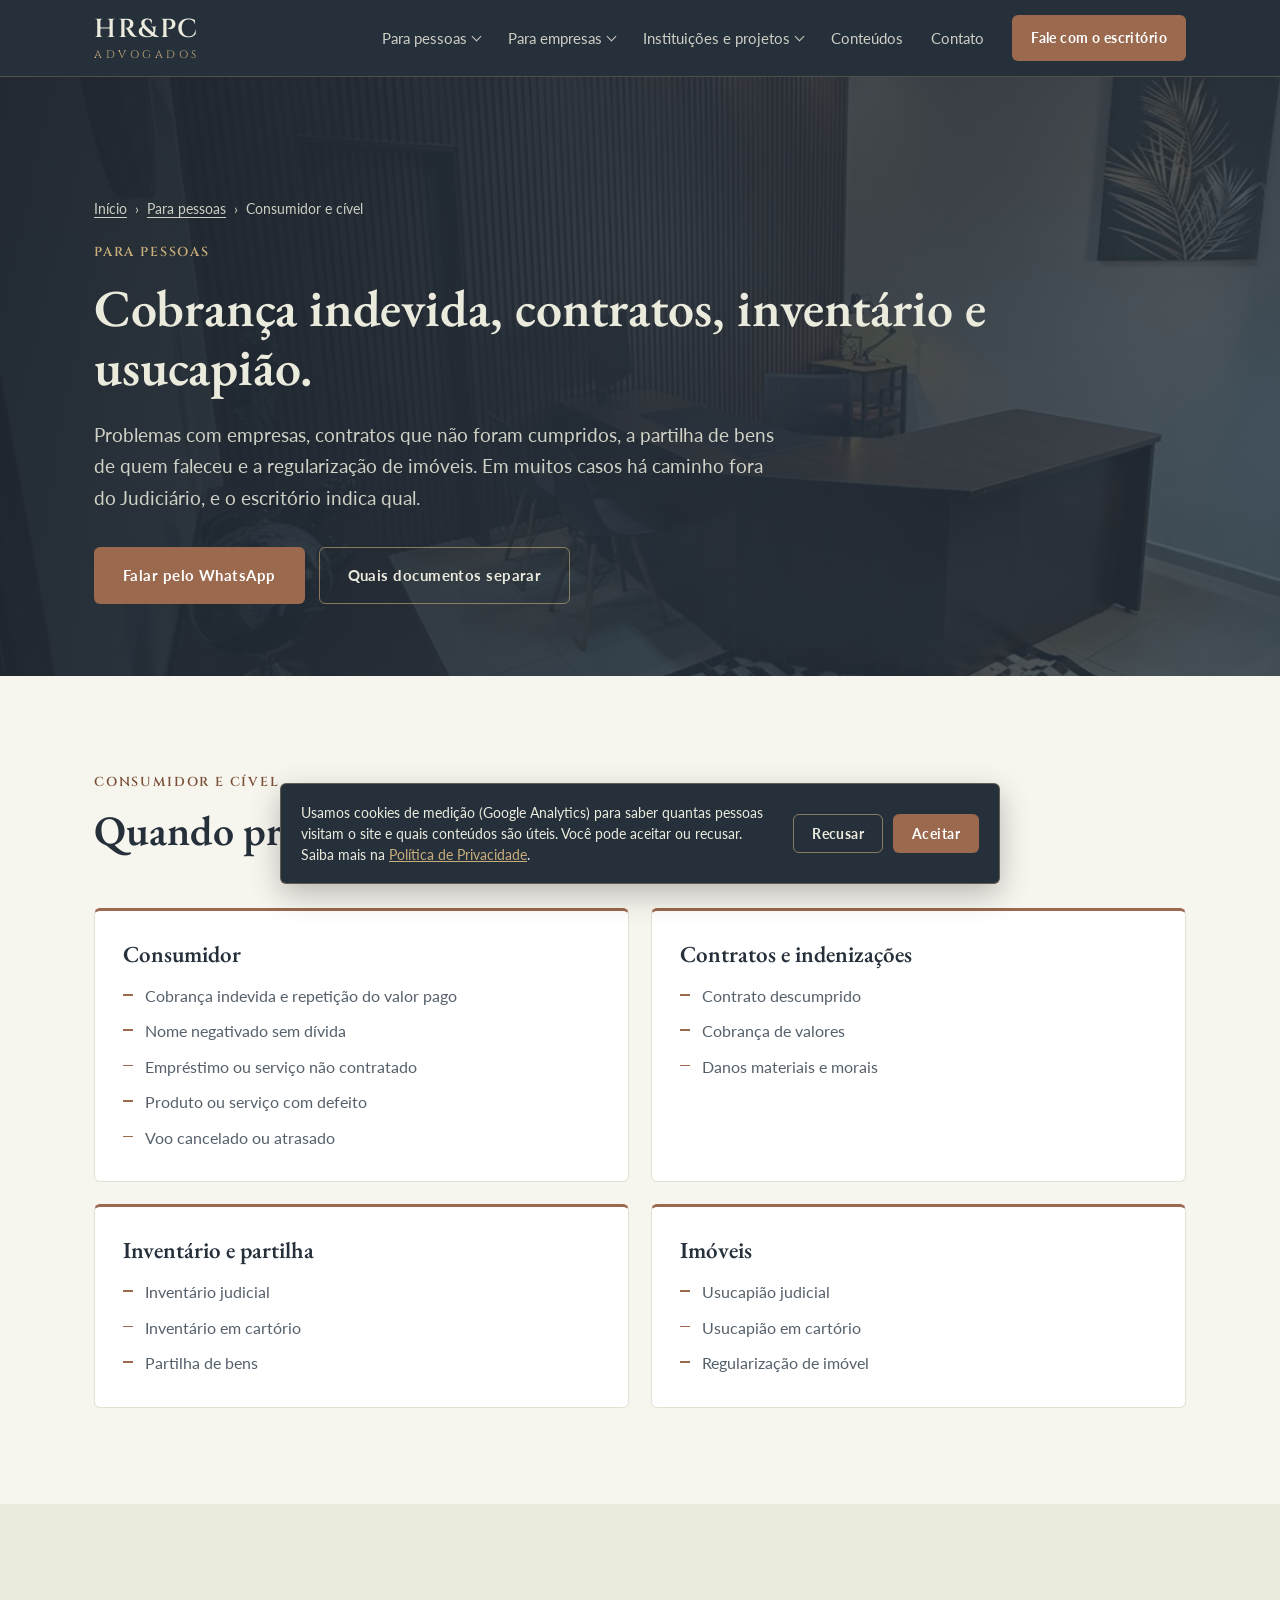
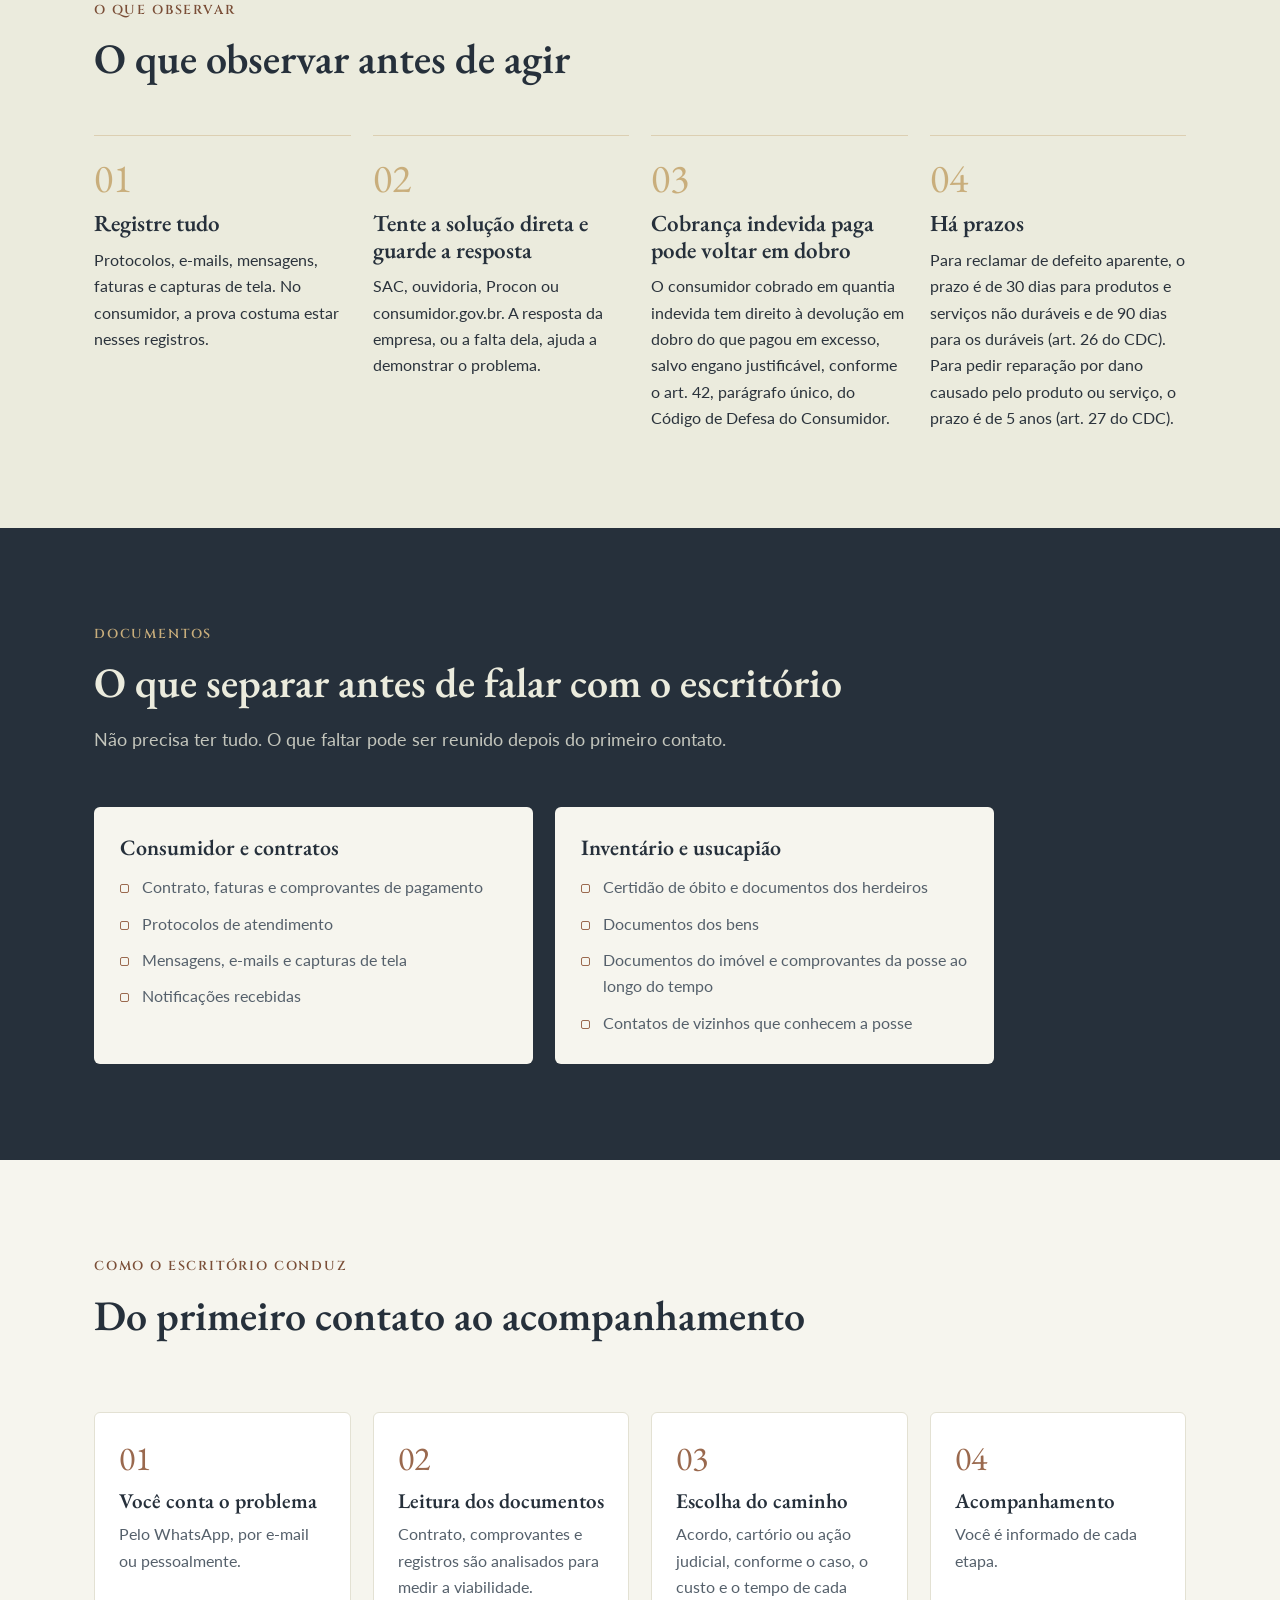
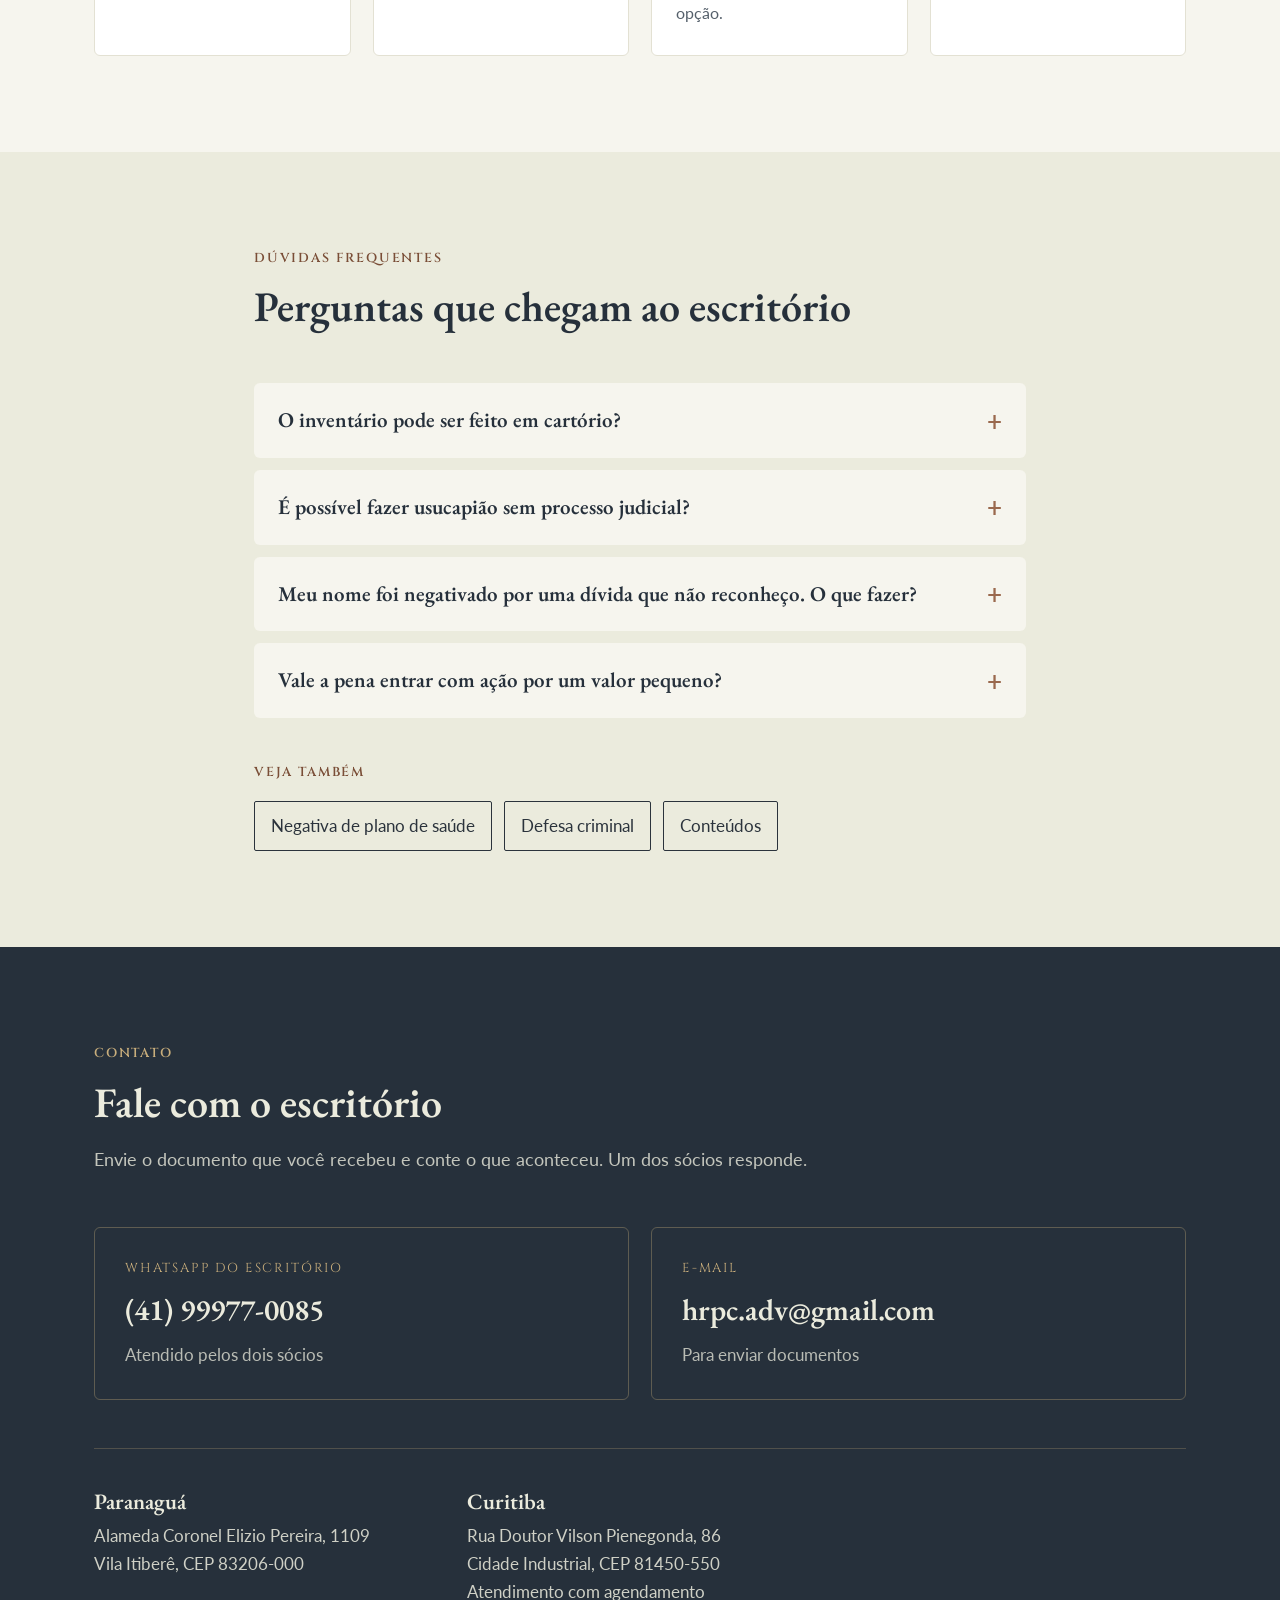
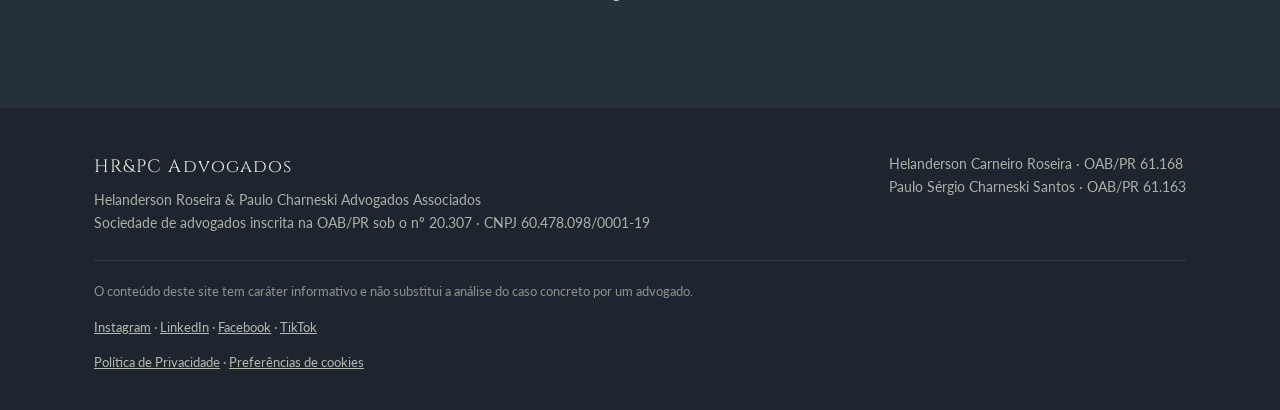
==== commit 1a27916c: "Menu novo: consumidor e cível" ====
--- a/consumidor-e-civel/index.html
+++ b/consumidor-e-civel/index.html
@@ -141,9 +141,39 @@
           <span class="sr-only">Abrir menu</span>
         </button>
         <nav class="menu" id="menu-principal" aria-label="Menu principal">
-          <a href="/#pessoas">Pessoas</a>
-          <a href="/#empresas">Empresas</a>
-          <a href="/terceiro-setor-e-captacao-de-recursos/">Terceiro setor</a>
+          <div class="menu-grupo">
+            <button class="menu-grupo-botao" type="button" aria-expanded="false" aria-controls="sub-pessoas">Para pessoas</button>
+            <div class="submenu" id="sub-pessoas">
+              <div class="submenu-caixa">
+                <a href="/#pessoas" class="submenu-rotulo">Visão geral</a>
+                <a href="/negativa-plano-de-saude/">Negativa de plano de saúde</a>
+                <a href="/defesa-criminal/">Defesa criminal</a>
+                <a href="/consumidor-e-civel/" aria-current="page">Consumidor e cível</a>
+              </div>
+            </div>
+          </div>
+          <div class="menu-grupo">
+            <button class="menu-grupo-botao" type="button" aria-expanded="false" aria-controls="sub-empresas">Para empresas</button>
+            <div class="submenu" id="sub-empresas">
+              <div class="submenu-caixa">
+                <a href="/#empresas" class="submenu-rotulo">Visão geral</a>
+                <a href="/licitacoes/">Licitações</a>
+                <a href="/contratos-administrativos/">Contratos administrativos</a>
+                <a href="/vigilancia-sanitaria/">Vigilância sanitária</a>
+                <a href="/direito-empresarial/">Direito empresarial</a>
+              </div>
+            </div>
+          </div>
+          <div class="menu-grupo">
+            <button class="menu-grupo-botao" type="button" aria-expanded="false" aria-controls="sub-instituicoes">Instituições e projetos</button>
+            <div class="submenu" id="sub-instituicoes">
+              <div class="submenu-caixa">
+                <a href="/#terceiro-setor" class="submenu-rotulo">Visão geral</a>
+                <a href="/terceiro-setor/">Terceiro setor</a>
+                <a href="/captacao-de-recursos/">Captação de recursos: renúncia fiscal e editais</a>
+              </div>
+            </div>
+          </div>
           <a href="/conteudos/">Conteúdos</a>
           <a href="#contato">Contato</a>
           <a class="botao botao-cobre botao-pequeno" href="https://wa.me/5541999770085?text=Ol%C3%A1%2C%20vim%20pela%20p%C3%A1gina%20de%20consumidor%20e%20c%C3%ADvel%20do%20site%20do%20HR%26PC%20Advogados." target="_blank" rel="noopener">Fale com o escritório</a>
--- a/CSS/style.css
+++ b/CSS/style.css
@@ -1268,3 +1268,212 @@
 .aviso-cookies .botao-contorno {
   background: transparent;
 }
+
+/* ---------- Menu com páginas por público (nov/2026) ---------- */
+.menu-grupo {
+  position: relative;
+}
+
+.menu-grupo-botao {
+  background: none;
+  border: 0;
+  padding: 0;
+  font: inherit;
+  font-size: 15px;
+  color: var(--linho);
+  opacity: 0.85;
+  cursor: pointer;
+  display: inline-flex;
+  align-items: center;
+  gap: 6px;
+}
+
+.menu-grupo-botao::after {
+  content: "";
+  width: 7px;
+  height: 7px;
+  border-right: 1.5px solid currentColor;
+  border-bottom: 1.5px solid currentColor;
+  transform: translateY(-2px) rotate(45deg);
+  transition: transform 0.2s ease;
+}
+
+.menu-grupo:hover .menu-grupo-botao,
+.menu-grupo-botao[aria-expanded="true"] {
+  opacity: 1;
+  color: var(--champanhe);
+}
+
+.menu-grupo-botao[aria-expanded="true"]::after {
+  transform: translateY(2px) rotate(-135deg);
+}
+
+.submenu {
+  position: absolute;
+  top: 100%;
+  left: -18px;
+  min-width: 270px;
+  padding-top: 18px;
+  display: none;
+}
+
+.submenu-caixa {
+  background: var(--ardosia);
+  border: 1px solid rgba(201, 174, 124, 0.3);
+  border-radius: var(--raio);
+  box-shadow: 0 18px 40px rgba(0, 0, 0, 0.25);
+  padding: 8px 0;
+}
+
+.menu-grupo:hover .submenu,
+.menu-grupo:focus-within .submenu,
+.menu-grupo-botao[aria-expanded="true"] + .submenu {
+  display: block;
+}
+
+.submenu a:not(.botao) {
+  display: block;
+  padding: 11px 18px;
+  font-size: 15px;
+  white-space: nowrap;
+}
+
+.submenu-rotulo {
+  display: block;
+  padding: 8px 18px 4px;
+  font-family: var(--fonte-rotulo);
+  font-size: 11px;
+  letter-spacing: 0.18em;
+  text-transform: uppercase;
+  color: var(--champanhe);
+}
+
+.menu a[aria-current="page"] {
+  color: var(--champanhe);
+  opacity: 1;
+}
+
+/* Atalhos de cada seção da inicial para as páginas próprias */
+.atalhos {
+  margin-top: 40px;
+  display: flex;
+  flex-wrap: wrap;
+  align-items: center;
+  gap: 12px;
+}
+
+.atalhos-rotulo {
+  width: 100%;
+  margin: 0 0 4px;
+  font-family: var(--fonte-rotulo);
+  font-size: 12px;
+  letter-spacing: 0.18em;
+  text-transform: uppercase;
+  color: var(--cobre-escuro);
+}
+
+.atalhos a {
+  display: inline-flex;
+  align-items: center;
+  gap: 8px;
+  padding: 13px 20px;
+  border: 1px solid rgba(122, 78, 55, 0.45);
+  border-radius: var(--raio);
+  color: var(--ardosia);
+  font-weight: 700;
+  text-decoration: none;
+  transition: background-color 0.2s ease, color 0.2s ease, border-color 0.2s ease;
+}
+
+.atalhos a:hover {
+  background: var(--ardosia);
+  border-color: var(--ardosia);
+  color: var(--linho);
+}
+
+.secao-escura .atalhos-rotulo,
+.secao-cobre .atalhos-rotulo {
+  color: var(--champanhe);
+}
+
+.secao-escura .atalhos a,
+.secao-cobre .atalhos a {
+  border-color: rgba(201, 174, 124, 0.6);
+  color: var(--linho);
+}
+
+.secao-escura .atalhos a:hover,
+.secao-cobre .atalhos a:hover {
+  background: var(--linho);
+  border-color: var(--linho);
+  color: var(--ardosia);
+}
+
+@media (max-width: 1180px) and (min-width: 861px) {
+  .menu {
+    gap: 18px;
+  }
+  .menu a:not(.botao),
+  .menu-grupo-botao {
+    font-size: 14px;
+  }
+  .menu .botao-pequeno {
+    padding: 11px 16px;
+    font-size: 14px;
+  }
+}
+
+@media (max-width: 1040px) and (min-width: 861px) {
+  .menu > a[href$="#contato"] {
+    display: none;
+  }
+  .menu {
+    gap: 14px;
+  }
+}
+
+@media (max-width: 860px) {
+  .menu {
+    max-height: calc(100vh - var(--altura-topo));
+    overflow-y: auto;
+  }
+
+  .menu-grupo-botao {
+    width: 100%;
+    justify-content: space-between;
+    padding: 14px 0;
+    border-bottom: 1px solid rgba(235, 235, 221, 0.1);
+  }
+
+  .submenu {
+    position: static;
+    min-width: 0;
+    padding-top: 0;
+  }
+
+  .menu-grupo:hover .submenu,
+  .menu-grupo:focus-within .submenu {
+    display: none;
+  }
+
+  .menu-grupo-botao[aria-expanded="true"] + .submenu {
+    display: block;
+  }
+
+  .submenu-caixa {
+    background: transparent;
+    border: 0;
+    box-shadow: none;
+    padding: 0 0 6px 14px;
+  }
+
+  .submenu a:not(.botao) {
+    white-space: normal;
+    padding: 12px 0;
+  }
+
+  .atalhos a {
+    width: 100%;
+    justify-content: space-between;
+  }
+}
